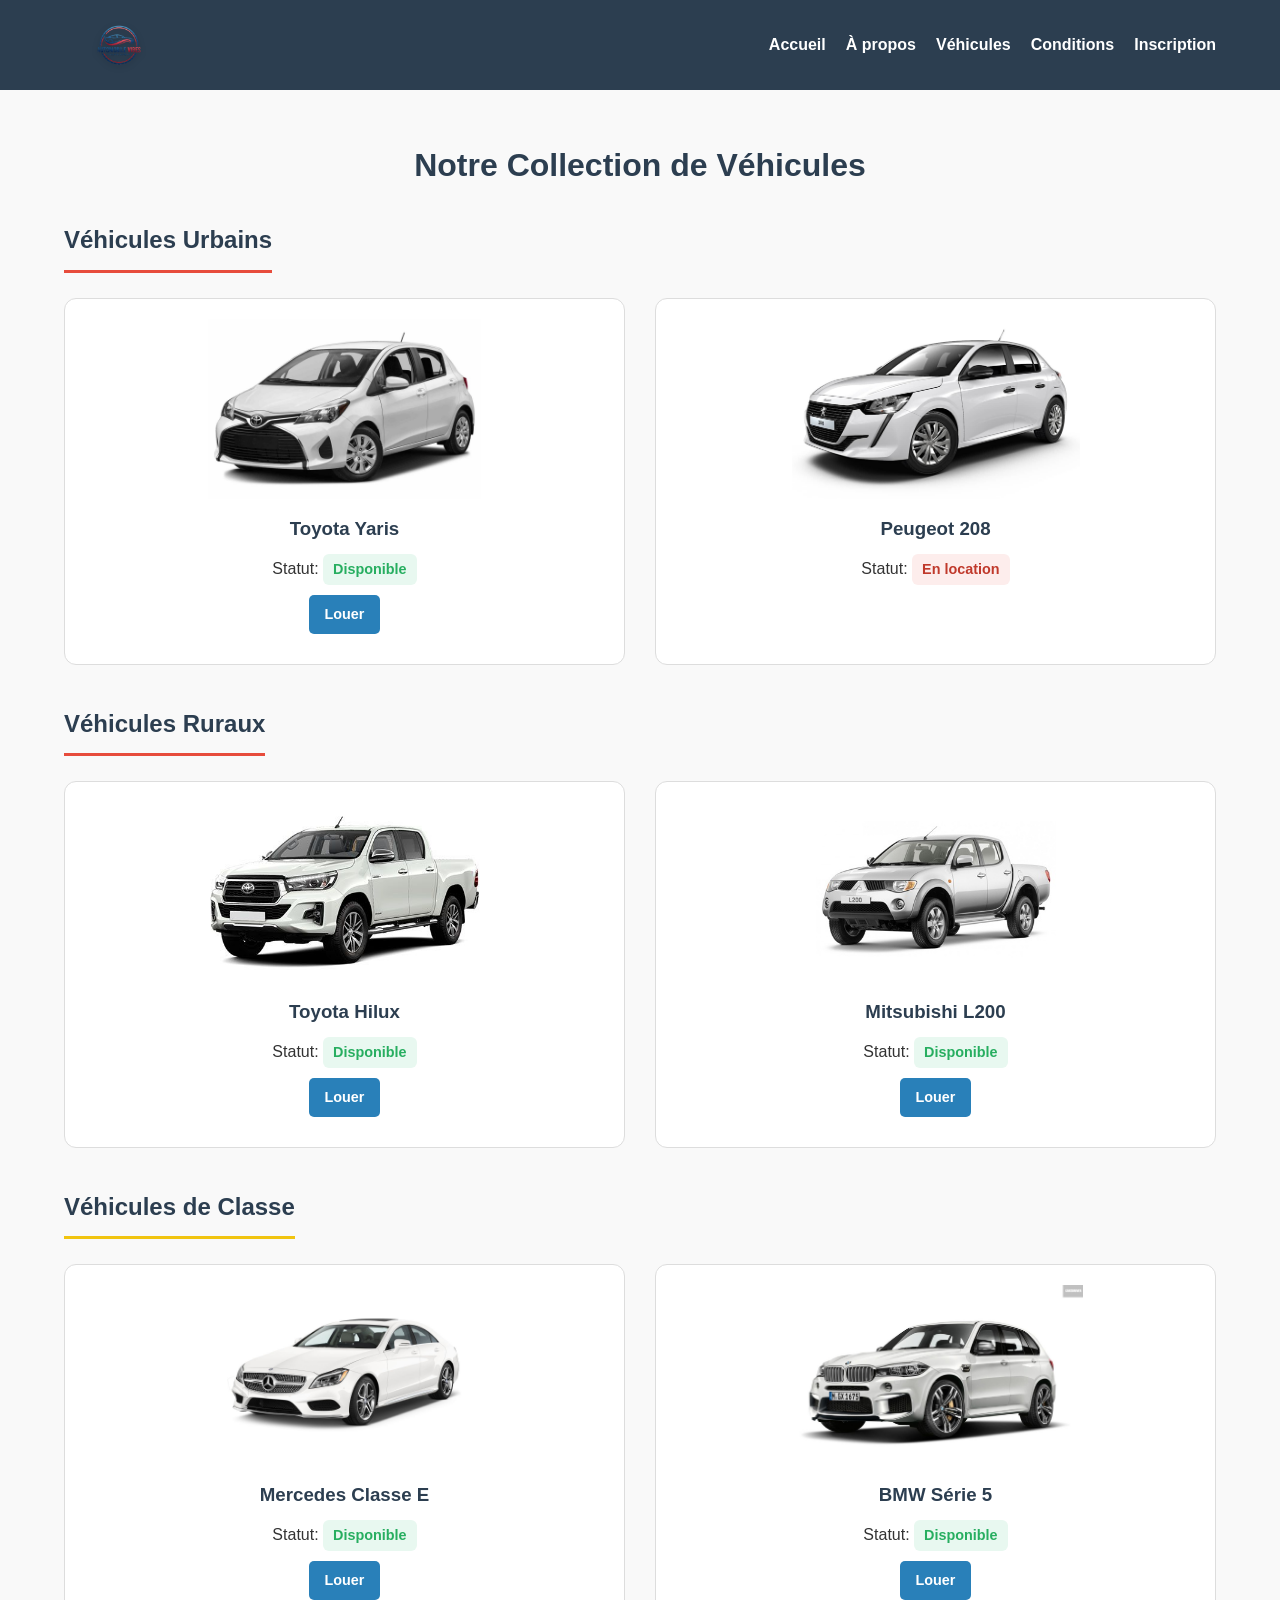
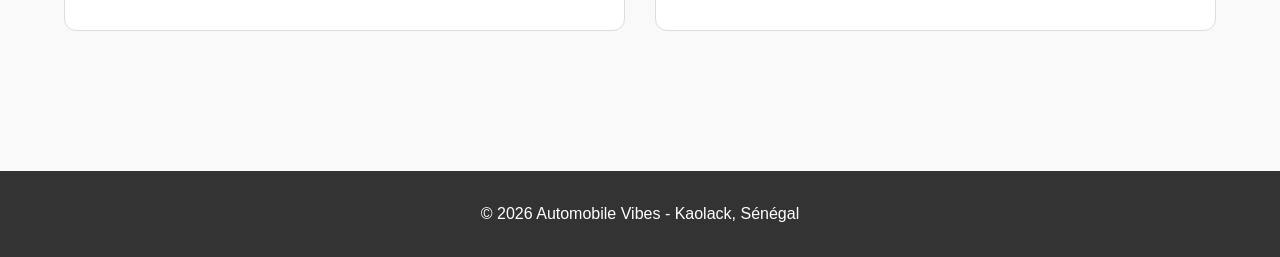
==== vehicules.html @ 62ddffcd "Add files via upload" ====
<!DOCTYPE html>
<html lang="fr">
<head>
    <meta charset="UTF-8">
    <meta name="viewport" content="width=device-width, initial-scale=1.0">
    <title>Nos Véhicules | Automobile Vibes</title>
    <link rel="stylesheet" href="style.css">
</head>
<body>

    <header>
        <nav>
            <a href="index.html" class="logo-wrapper">
            <img src="IMAGE/logo.png" alt="Logo Automobile Vibes">
        </a>
            <ul>
                <li><a href="index.html">Accueil</a></li>
                <li><a href="a-propos.html">À propos</a></li>
                <li><a href="vehicules.html">Véhicules</a></li>
                <li><a href="conditions.html">Conditions</a></li>
                <li><a href="inscription.html">Inscription</a></li>
            </ul>
        </nav>
    </header>

    <main class="content-page">
        <h1>Notre Collection de Véhicules</h1>

        <!-- Catégorie Urbain -->
        <section class="category-section">
            <h2>Véhicules Urbains</h2>
            <div class="grid-container">
                <!-- Voiture 1 -->
                <article class="card">
                    <img src="IMAGE/Toyota Yaris.jpg" alt="Toyota Yaris" class="car-photo">
                    <div class="card-content">
                        <h3>Toyota Yaris</h3>
                        <p>Statut: <span class="status available">Disponible</span></p>
                        <a href="inscription.html?voiture=yaris" class="btn">Louer</a>
                    </div>
                </article>
                <!-- Voiture 2 -->
                <article class="card">
                    <img src="IMAGE/Peugeot 208.jpg" alt="Peugeot 208" class="car-photo">
                    <div class="card-content">
                        <h3>Peugeot 208</h3>
                        <p>Statut: <span class="status booked">En location</span></p>
                    </div>
                </article>
            </div>
        </section>

        <!-- Catégorie Rural -->
        <section class="category-section">
            <h2>Véhicules Ruraux</h2>
            <div class="grid-container">
                <!-- Voiture 3 -->
                <article class="card">
                    <img src="IMAGE/Toyota Hilux.jpg" alt="Toyota Hilux" class="car-photo">
                    <div class="card-content">
                        <h3>Toyota Hilux</h3>
                        <p>Statut: <span class="status available">Disponible</span></p>
                        <a href="inscription.html?voiture=hilux" class="btn">Louer</a>
                    </div>
                </article>
                <!-- Voiture 4 -->
                <article class="card">
                    <img src="IMAGE/Mitsubishi L200.jpg" alt="Mitsubishi L200" class="car-photo">
                    <div class="card-content">
                        <h3>Mitsubishi L200</h3>
                        <p>Statut: <span class="status available">Disponible</span></p>
                        <a href="inscription.html?voiture=l200" class="btn">Louer</a>
                    </div>
                </article>
            </div>
        </section>
        <!-- Catégorie Classe (Luxe) -->
<section class="category-section">
    <h2> Véhicules de Classe</h2>
    <div class="grid-container">
        <!-- Voiture 5 -->
        <article class="card">
            <img src="IMAGE/Mercedes Classe E.jpg" alt="Mercedes Classe E" class="car-photo">
            <div class="card-content">
                <h3>Mercedes Classe E</h3>
                <p>Statut: <span class="status available">Disponible</span></p>
              <a href="inscription.html?voiture=mercedes" class="btn">Louer</a>
            </div>
        </article>
        <!-- Voiture 6 -->
        <article class="card">
            <img src="IMAGE/BMW Série 5.jpg" alt="BMW Série 5" class="car-photo">
            <div class="card-content">
                <h3>BMW Série 5</h3>
                <p>Statut: <span class="status available">Disponible</span></p>
                <a href="inscription.html?voiture=bmw" class="btn">Louer</a>
            </div>
        </article>
    </div>
</section>
    </main>

    <footer>
        <p>&copy; 2026 Automobile Vibes - Kaolack, Sénégal</p>
    </footer>

</body>
</html>
---- style.css ----
/* --- 1. Reset et style global --- */
* { margin: 0; padding: 0; box-sizing: border-box; }
body { font-family: 'Segoe UI', Tahoma, Geneva, Verdana, sans-serif; line-height: 1.6; color: #333; background-color: #f9f9f9; }

/* --- 2. Navigation --- */
header { background: #2c3e50; color: white; padding: 1rem 5%; position: sticky; top: 0; z-index: 1000; }
nav { display: flex; justify-content: space-between; align-items: center; }
.logo { font-size: 1.5rem; font-weight: bold; }
nav ul { display: flex; list-style: none; gap: 20px; }
nav a { color: white; text-decoration: none; font-weight: bold; }
nav a:hover { color: #e74c3c; }

/* --- 3. Section Hero (Accueil) --- */
#hero {
    height: calc(100vh - 70px);
    display: flex; flex-direction: column; justify-content: center; align-items: center;
    text-align: center;
    background: linear-gradient(rgba(0,0,0,0.5), rgba(0,0,0,0.5)), url('IMAGE/bg1.jpg');
    background-size: cover; background-position: center;
    color: white; padding: 0 5%;
}
#hero h1 { font-size: 3rem; margin-bottom: 20px; }
#hero p { font-size: 1.2rem; margin-bottom: 30px; }

/* --- 4. Mise en page des pages intérieures --- */
.content-page { padding: 50px 5%; }
.category-section { margin-bottom: 40px; }
.category-section h2 { margin-bottom: 25px; border-bottom: 3px solid #e74c3c; padding-bottom: 10px; display: inline-block; color: #2c3e50; }

.grid-container { 
    display: grid; 
    grid-template-columns: repeat(auto-fit, minmax(280px, 1fr)); 
    gap: 30px; 
}

/* --- 5. Cartes de voitures (Collection) --- */
.card {
    background: #fff;
    border: 1px solid #ddd;
    border-radius: 12px;
    padding: 20px;
    display: flex;
    flex-direction: column;
    align-items: center;
    transition: transform 0.3s ease, box-shadow 0.3s ease;
}
.card:hover {
    transform: translateY(-8px);
    box-shadow: 0 10px 20px rgba(0,0,0,0.15);
}

.car-photo {
    width: 100%;
    height: 180px;
    object-fit: contain;
    margin-bottom: 15px;
    border-radius: 8px;
}

.card-content { text-align: center; width: 100%; }
.card-content h3 { margin-bottom: 10px; color: #2c3e50; }

/* --- 6. Boutons et Statuts --- */
.status { font-weight: bold; padding: 4px 10px; border-radius: 6px; display: inline-block; font-size: 0.9rem; }
.available { color: #27ae60; background: #e8f8f0; }
.booked { color: #c0392b; background: #fdedec; }

.btn {
    display: inline-block;
    padding: 8px 16px;
    background-color: #2980b9;
    color: white;
    text-decoration: none;
    border-radius: 5px;
    font-weight: bold;
    font-size: 0.9rem;
    text-align: center;
    transition: background 0.3s;
    
    /* Ajoute cette ligne */
    margin: 10px 0; 
}
.btn:hover {
    background-color: #1a5276; /* Un bleu plus foncé au survol */
}
/* --- 7. Pied de page & Responsive --- */
footer { background: #333; color: white; text-align: center; padding: 20px; margin-top: 50px; }

@media (max-width: 768px) {
    nav { flex-direction: column; gap: 15px; }
    #hero h1 { font-size: 2rem; }
}
/* Couleur spécifique pour le titre de la catégorie Classe */
.category-section:nth-of-type(3) h2 { 
    border-bottom: 3px solid #f1c40f; /* Une couleur dorée pour le luxe */
}
/* --- Style spécifique pour la page Conditions --- */
.content-page h1 {
    color: #2c3e50;
    margin-bottom: 30px;
    text-align: center;
}

/* On personnalise la carte de conditions pour qu'elle soit plus large et lisible */
.conditions-card {
    background: #fff;
    padding: 40px;
    border-radius: 12px;
    box-shadow: 0 5px 15px rgba(0,0,0,0.05);
    max-width: 800px;
    margin: 0 auto;
}

/* Style pour la liste des règles */
.conditions-list {
    list-style: none; /* Enlève les puces par défaut */
    margin: 20px 0;
}

.conditions-list li {
    padding: 15px;
    border-bottom: 1px solid #eee;
    display: flex;
    align-items: center;
}

/* Ajout d'une petite icône ou puce stylisée */
.conditions-list li::before {
    content: "✓";
    color: #27ae60;
    font-weight: bold;
    margin-right: 15px;
}
/* Style pour la mise en page "À propos" */
.about-section {
    display: flex;
    flex-wrap: wrap;
    gap: 40px;
    align-items: center;
    max-width: 1000px;
    margin: 0 auto;
}

.about-text { flex: 1; min-width: 300px; }
.about-text h2 { margin-bottom: 20px; color: #2c3e50; }
.about-text p { margin-bottom: 15px; }

.about-features { flex: 1; min-width: 300px; }
.feature-box {
    background: #fff;
    padding: 30px;
    border-radius: 12px;
    border-left: 5px solid #e74c3c;
    box-shadow: 0 4px 10px rgba(0,0,0,0.1);
}

.feature-box ul { list-style: none; margin-top: 15px; }
.feature-box ul li { padding: 8px 0; border-bottom: 1px solid #eee; }
.feature-box ul li::before { content: "✔"; color: #e74c3c; margin-right: 10px; }
/* Style de la section Contact */
.contact-section {
    margin-top: 50px;
    padding-top: 40px;
    border-top: 2px solid #eee;
    text-align: center;
}

.contact-grid {
    display: grid;
    grid-template-columns: repeat(auto-fit, minmax(200px, 1fr));
    gap: 20px;
    margin-top: 20px;
}

.contact-item {
    background: #fff;
    padding: 20px;
    border-radius: 8px;
    box-shadow: 0 2px 5px rgba(0,0,0,0.05);
}

.contact-item h3 {
    font-size: 1.1rem;
    color: #e74c3c;
    margin-bottom: 10px;
}
/* Style du formulaire */
.booking-form {
    max-width: 500px;
    margin: 0 auto;
    background: #fff;
    padding: 30px;
    border-radius: 12px;
    box-shadow: 0 4px 15px rgba(0,0,0,0.1);
}

.form-group { margin-bottom: 20px; }

.form-group label {
    display: block;
    margin-bottom: 8px;
    font-weight: bold;
    color: #2c3e50;
}

.form-group input, .form-group select {
    width: 100%;
    padding: 12px;
    border: 1px solid #ddd;
    border-radius: 6px;
    font-size: 1rem;
}

.booking-form button {
    width: 100%;
    border: none;
    cursor: pointer;
    font-size: 1.1rem;
}
/* Style du pied de page légal */
footer { 
    background: #333; 
    color: white; 
    text-align: center; 
    padding: 30px 20px; 
    margin-top: 50px; 
}

.footer-legal {
    max-width: 800px;
    margin: 0 auto;
    font-size: 0.9rem;
    line-height: 1.5;
    color: #ccc;
}

.footer-legal a:hover {
    color: white; /* Petit effet au survol du lien */
}
/* --- Style du Header et Logo --- */

/* Assure-toi que ton header a une hauteur fixe ou un padding suffisant */
header {
    background: #2c3e50;
    color: white;
    padding: 10px 5%; /* Ajuste le padding vertical si besoin */
}

/* Le conteneur du lien autour de l'image */
.logo-wrapper {
    display: flex;
    align-items: center;
    text-decoration: none;
    height: 60px; /* Force une hauteur pour correspondre à la taille de l'image souhaitée */
}

/* C'est ICI que l'on contrôle la taille du logo */
.logo-wrapper img {
    max-height: 100%; /* L'image prendra toute la hauteur du conteneur (.logo-wrapper) */
    width: auto;      /* Garde les proportions de l'image */
    display: block;
}

/* Optionnel : Un petit effet au survol du logo */
.logo-wrapper img:hover {
    opacity: 0.9;
}

/* Pour s'assurer que le logo et le menu sont bien côte à côte */
nav {
    display: flex;
    justify-content: space-between; /* Logo à gauche, menu à droite */
    align-items: center;
}

/* Style du menu ul (pour rappel) */
nav ul {
    display: flex;
    gap: 20px;
    list-style: none;
}
/* Style du bandeau défilant */
.marquee-container {
    background-color: #e74c3c; /* Rouge dynamique */
    color: white;
    padding: 10px 0;
    font-size: 1.1rem;
    font-weight: bold;
    overflow: hidden; /* Empêche le texte de dépasser */
    white-space: nowrap; /* Garde le texte sur une seule ligne */
    border-bottom: 3px solid #c0392b;
}

.marquee-container marquee {
    width: 100%;
}
/* Ajustez la hauteur du header principal si besoin pour qu'il soit plus grand */
header {
    padding: 15px 5%; /* Plus de padding pour un header plus haut */
}

/* Agrandit le logo */
nav .logo-wrapper img {
    height: 100px;      /* Logo très grand de 100px de haut */
    width: auto;
    display: block;
    /* Ajoute une ombre légère pour le détacher si le fond est clair */
    filter: drop-shadow(0px 2px 3px rgba(0,0,0,0.2)); 
}
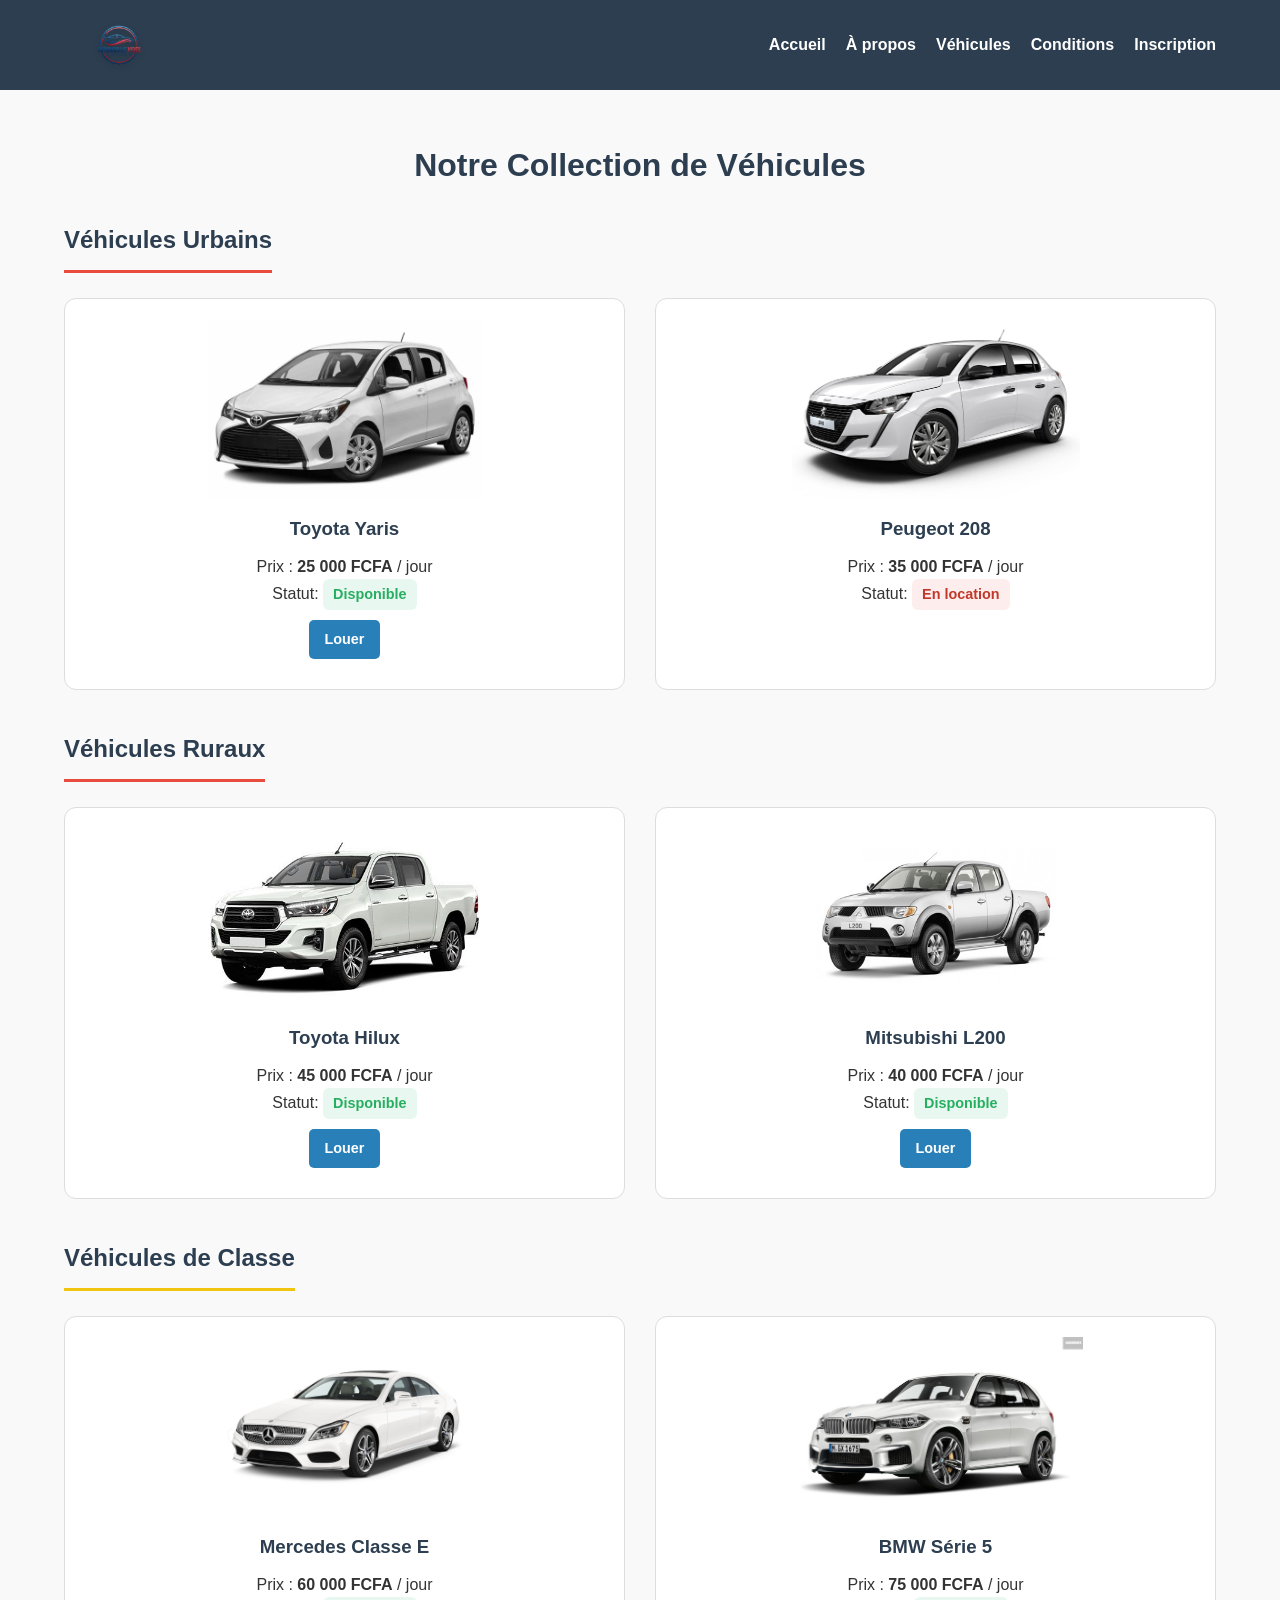
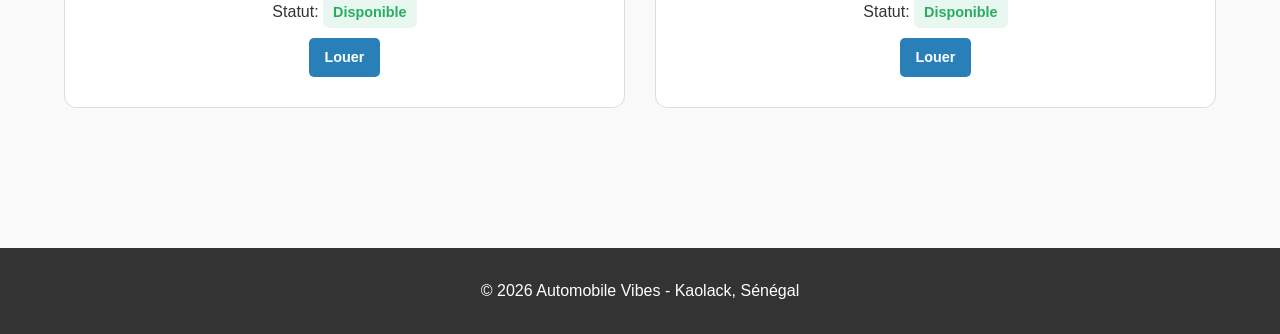
==== commit 183b2ecc: "Update vehicules.html" ====
--- a/vehicules.html
+++ b/vehicules.html
@@ -35,6 +35,9 @@
                     <img src="IMAGE/Toyota Yaris.jpg" alt="Toyota Yaris" class="car-photo">
                     <div class="card-content">
                         <h3>Toyota Yaris</h3>
+                        <div class="tarif">
+        <p>Prix : <strong>25 000 FCFA</strong> / jour</p>
+    </div>
                         <p>Statut: <span class="status available">Disponible</span></p>
                         <a href="inscription.html?voiture=yaris" class="btn">Louer</a>
                     </div>
@@ -44,6 +47,9 @@
                     <img src="IMAGE/Peugeot 208.jpg" alt="Peugeot 208" class="car-photo">
                     <div class="card-content">
                         <h3>Peugeot 208</h3>
+                        <div class="tarif">
+        <p>Prix : <strong>35 000 FCFA</strong> / jour</p>
+    </div>
                         <p>Statut: <span class="status booked">En location</span></p>
                     </div>
                 </article>
@@ -59,6 +65,9 @@
                     <img src="IMAGE/Toyota Hilux.jpg" alt="Toyota Hilux" class="car-photo">
                     <div class="card-content">
                         <h3>Toyota Hilux</h3>
+                        <div class="tarif">
+        <p>Prix : <strong>45 000 FCFA</strong> / jour</p>
+    </div>
                         <p>Statut: <span class="status available">Disponible</span></p>
                         <a href="inscription.html?voiture=hilux" class="btn">Louer</a>
                     </div>
@@ -68,6 +77,9 @@
                     <img src="IMAGE/Mitsubishi L200.jpg" alt="Mitsubishi L200" class="car-photo">
                     <div class="card-content">
                         <h3>Mitsubishi L200</h3>
+                        <div class="tarif">
+        <p>Prix : <strong>40 000 FCFA</strong> / jour</p>
+    </div>
                         <p>Statut: <span class="status available">Disponible</span></p>
                         <a href="inscription.html?voiture=l200" class="btn">Louer</a>
                     </div>
@@ -83,6 +95,9 @@
             <img src="IMAGE/Mercedes Classe E.jpg" alt="Mercedes Classe E" class="car-photo">
             <div class="card-content">
                 <h3>Mercedes Classe E</h3>
+                <div class="tarif">
+        <p>Prix : <strong>60 000 FCFA</strong> / jour</p>
+    </div>
                 <p>Statut: <span class="status available">Disponible</span></p>
               <a href="inscription.html?voiture=mercedes" class="btn">Louer</a>
             </div>
@@ -92,6 +107,9 @@
             <img src="IMAGE/BMW Série 5.jpg" alt="BMW Série 5" class="car-photo">
             <div class="card-content">
                 <h3>BMW Série 5</h3>
+                <div class="tarif">
+        <p>Prix : <strong>75 000 FCFA</strong> / jour</p>
+    </div>
                 <p>Statut: <span class="status available">Disponible</span></p>
                 <a href="inscription.html?voiture=bmw" class="btn">Louer</a>
             </div>
@@ -105,4 +123,4 @@
     </footer>
 
 </body>
-</html>+</html>
